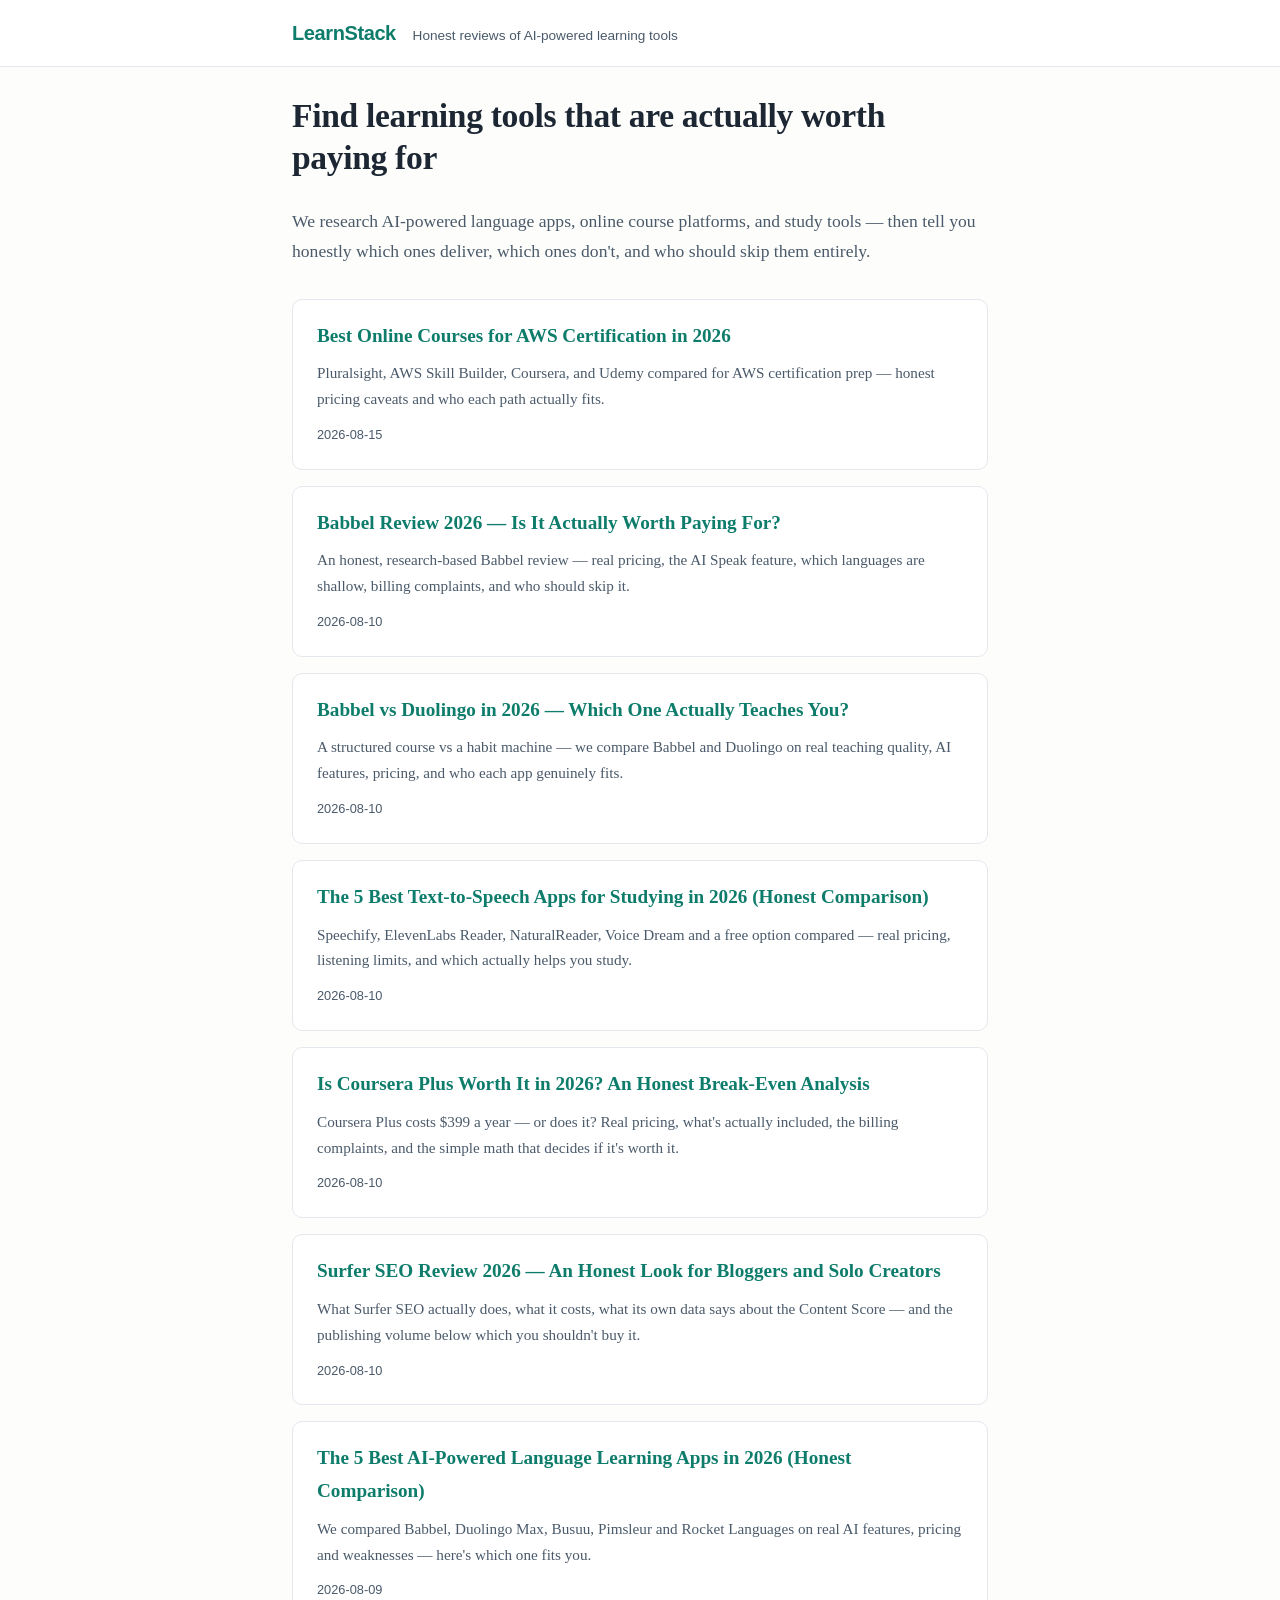
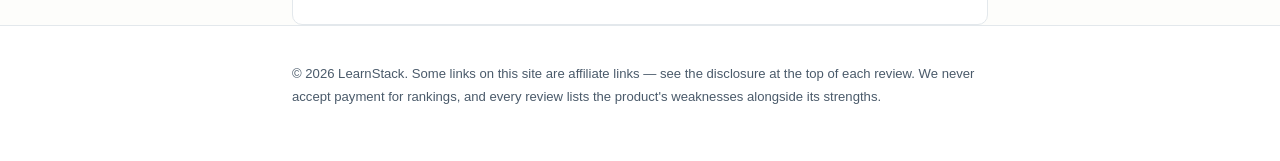
==== docs/index.html @ d8282031 "記事7本目を公開: Best Online Courses for AWS Certification in 2026 - Pluralsight/AWS Skill Builder/Coursera" ====
<!doctype html>
<html lang="en">
<head>
<meta charset="utf-8">
<meta name="viewport" content="width=device-width, initial-scale=1">
<title>LearnStack — Honest reviews of AI-powered learning tools</title>
<meta name="description" content="Honest, research-driven reviews of AI learning tools, language apps, and online course platforms.">
<meta name='impact-site-verification' value='9459d185-2e61-43bf-96f3-c7cd7f9542af'>
<meta name="p:domain_verify" content="4f59680c9dc23afb7c8b10b4825ca8ed"/>
<link rel="stylesheet" href="style.css">
<script async src="https://www.googletagmanager.com/gtag/js?id=G-VQHSDY43D3"></script><script>window.dataLayer=window.dataLayer||[];function gtag(){dataLayer.push(arguments);}gtag('js',new Date());gtag('config','G-VQHSDY43D3');</script></head>
<body>
<header class="site-header">
  <div class="wrap">
    <a class="brand" href="index.html">LearnStack</a>
    <span class="tagline">Honest reviews of AI-powered learning tools</span>
  </div>
</header>
<main class="wrap">
<section class="hero"><h1>Find learning tools that are actually worth paying for</h1><p>We research AI-powered language apps, online course platforms, and study tools — then tell you honestly which ones deliver, which ones don't, and who should skip them entirely.</p></section><section class="cards"><a class="card" href="best-aws-certification-courses-2026/index.html"><h2>Best Online Courses for AWS Certification in 2026</h2><p>Pluralsight, AWS Skill Builder, Coursera, and Udemy compared for AWS certification prep — honest pricing caveats and who each path actually fits.</p><span class="date">2026-08-15</span></a>
<a class="card" href="babbel-review-2026/index.html"><h2>Babbel Review 2026 — Is It Actually Worth Paying For?</h2><p>An honest, research-based Babbel review — real pricing, the AI Speak feature, which languages are shallow, billing complaints, and who should skip it.</p><span class="date">2026-08-10</span></a>
<a class="card" href="babbel-vs-duolingo/index.html"><h2>Babbel vs Duolingo in 2026 — Which One Actually Teaches You?</h2><p>A structured course vs a habit machine — we compare Babbel and Duolingo on real teaching quality, AI features, pricing, and who each app genuinely fits.</p><span class="date">2026-08-10</span></a>
<a class="card" href="best-text-to-speech-apps-for-studying/index.html"><h2>The 5 Best Text-to-Speech Apps for Studying in 2026 (Honest Comparison)</h2><p>Speechify, ElevenLabs Reader, NaturalReader, Voice Dream and a free option compared — real pricing, listening limits, and which actually helps you study.</p><span class="date">2026-08-10</span></a>
<a class="card" href="coursera-plus-review/index.html"><h2>Is Coursera Plus Worth It in 2026? An Honest Break-Even Analysis</h2><p>Coursera Plus costs $399 a year — or does it? Real pricing, what's actually included, the billing complaints, and the simple math that decides if it's worth it.</p><span class="date">2026-08-10</span></a>
<a class="card" href="surfer-seo-review/index.html"><h2>Surfer SEO Review 2026 — An Honest Look for Bloggers and Solo Creators</h2><p>What Surfer SEO actually does, what it costs, what its own data says about the Content Score — and the publishing volume below which you shouldn't buy it.</p><span class="date">2026-08-10</span></a>
<a class="card" href="best-ai-language-learning-apps-2026/index.html"><h2>The 5 Best AI-Powered Language Learning Apps in 2026 (Honest Comparison)</h2><p>We compared Babbel, Duolingo Max, Busuu, Pimsleur and Rocket Languages on real AI features, pricing and weaknesses — here's which one fits you.</p><span class="date">2026-08-09</span></a></section>
</main>
<footer class="site-footer">
  <div class="wrap">
    <p>&copy; 2026 LearnStack. Some links on this site are affiliate links —
    see the disclosure at the top of each review. We never accept payment for
    rankings, and every review lists the product's weaknesses alongside its strengths.</p>
  </div>
</footer>
</body>
</html>
---- docs/style.css ----
:root {
  --ink: #1c2733;
  --ink-soft: #4a5a6a;
  --bg: #fdfdfb;
  --card: #ffffff;
  --accent: #0e7c6b;
  --accent-soft: #e6f4f1;
  --line: #e3e8ec;
  --max: 46rem;
}

* { box-sizing: border-box; }

body {
  margin: 0;
  font-family: Georgia, "Times New Roman", serif;
  font-size: 1.06rem;
  line-height: 1.7;
  color: var(--ink);
  background: var(--bg);
}

.wrap { max-width: var(--max); margin: 0 auto; padding: 0 1.25rem; }

.site-header {
  border-bottom: 1px solid var(--line);
  padding: 1rem 0;
  background: var(--card);
  font-family: -apple-system, "Segoe UI", Helvetica, Arial, sans-serif;
}
.brand {
  font-weight: 700;
  font-size: 1.25rem;
  color: var(--accent);
  text-decoration: none;
  letter-spacing: -0.02em;
}
.tagline { color: var(--ink-soft); font-size: 0.85rem; margin-left: 0.75rem; }

main { padding: 2.5rem 1.25rem 4rem; }

h1 { font-size: 1.9rem; line-height: 1.25; letter-spacing: -0.01em; }
h2 { font-size: 1.4rem; margin-top: 2.5rem; }
h3 { font-size: 1.15rem; }
a { color: var(--accent); }

.hero h1 { font-size: 2.1rem; }
.hero p { color: var(--ink-soft); font-size: 1.1rem; }

.cards { display: grid; gap: 1rem; margin-top: 2rem; }
.card {
  display: block;
  background: var(--card);
  border: 1px solid var(--line);
  border-radius: 10px;
  padding: 1.25rem 1.5rem;
  text-decoration: none;
  color: var(--ink);
  transition: border-color 0.15s;
}
.card:hover { border-color: var(--accent); }
.card h2 { margin: 0 0 0.5rem; font-size: 1.2rem; color: var(--accent); }
.card p { margin: 0 0 0.5rem; color: var(--ink-soft); font-size: 0.95rem; }
.card .date {
  font-family: -apple-system, "Segoe UI", sans-serif;
  font-size: 0.8rem;
  color: var(--ink-soft);
}

.post blockquote {
  margin: 1.5rem 0;
  padding: 0.75rem 1.25rem;
  background: var(--accent-soft);
  border-left: 4px solid var(--accent);
  border-radius: 0 8px 8px 0;
  font-size: 0.92rem;
  font-family: -apple-system, "Segoe UI", sans-serif;
  color: var(--ink-soft);
}
.post blockquote p { margin: 0.25rem 0; }

.table-wrap { overflow-x: auto; margin: 1.5rem 0; }
table {
  border-collapse: collapse;
  width: 100%;
  font-family: -apple-system, "Segoe UI", sans-serif;
  font-size: 0.88rem;
}
th, td { border: 1px solid var(--line); padding: 0.6rem 0.75rem; text-align: left; }
th { background: var(--accent-soft); }
tr:nth-child(even) td { background: #f7f9f8; }

hr { border: none; border-top: 1px solid var(--line); margin: 2.5rem 0; }

.site-footer {
  border-top: 1px solid var(--line);
  padding: 1.5rem 0 2.5rem;
  font-family: -apple-system, "Segoe UI", sans-serif;
  font-size: 0.82rem;
  color: var(--ink-soft);
  background: var(--card);
}

img { max-width: 100%; }
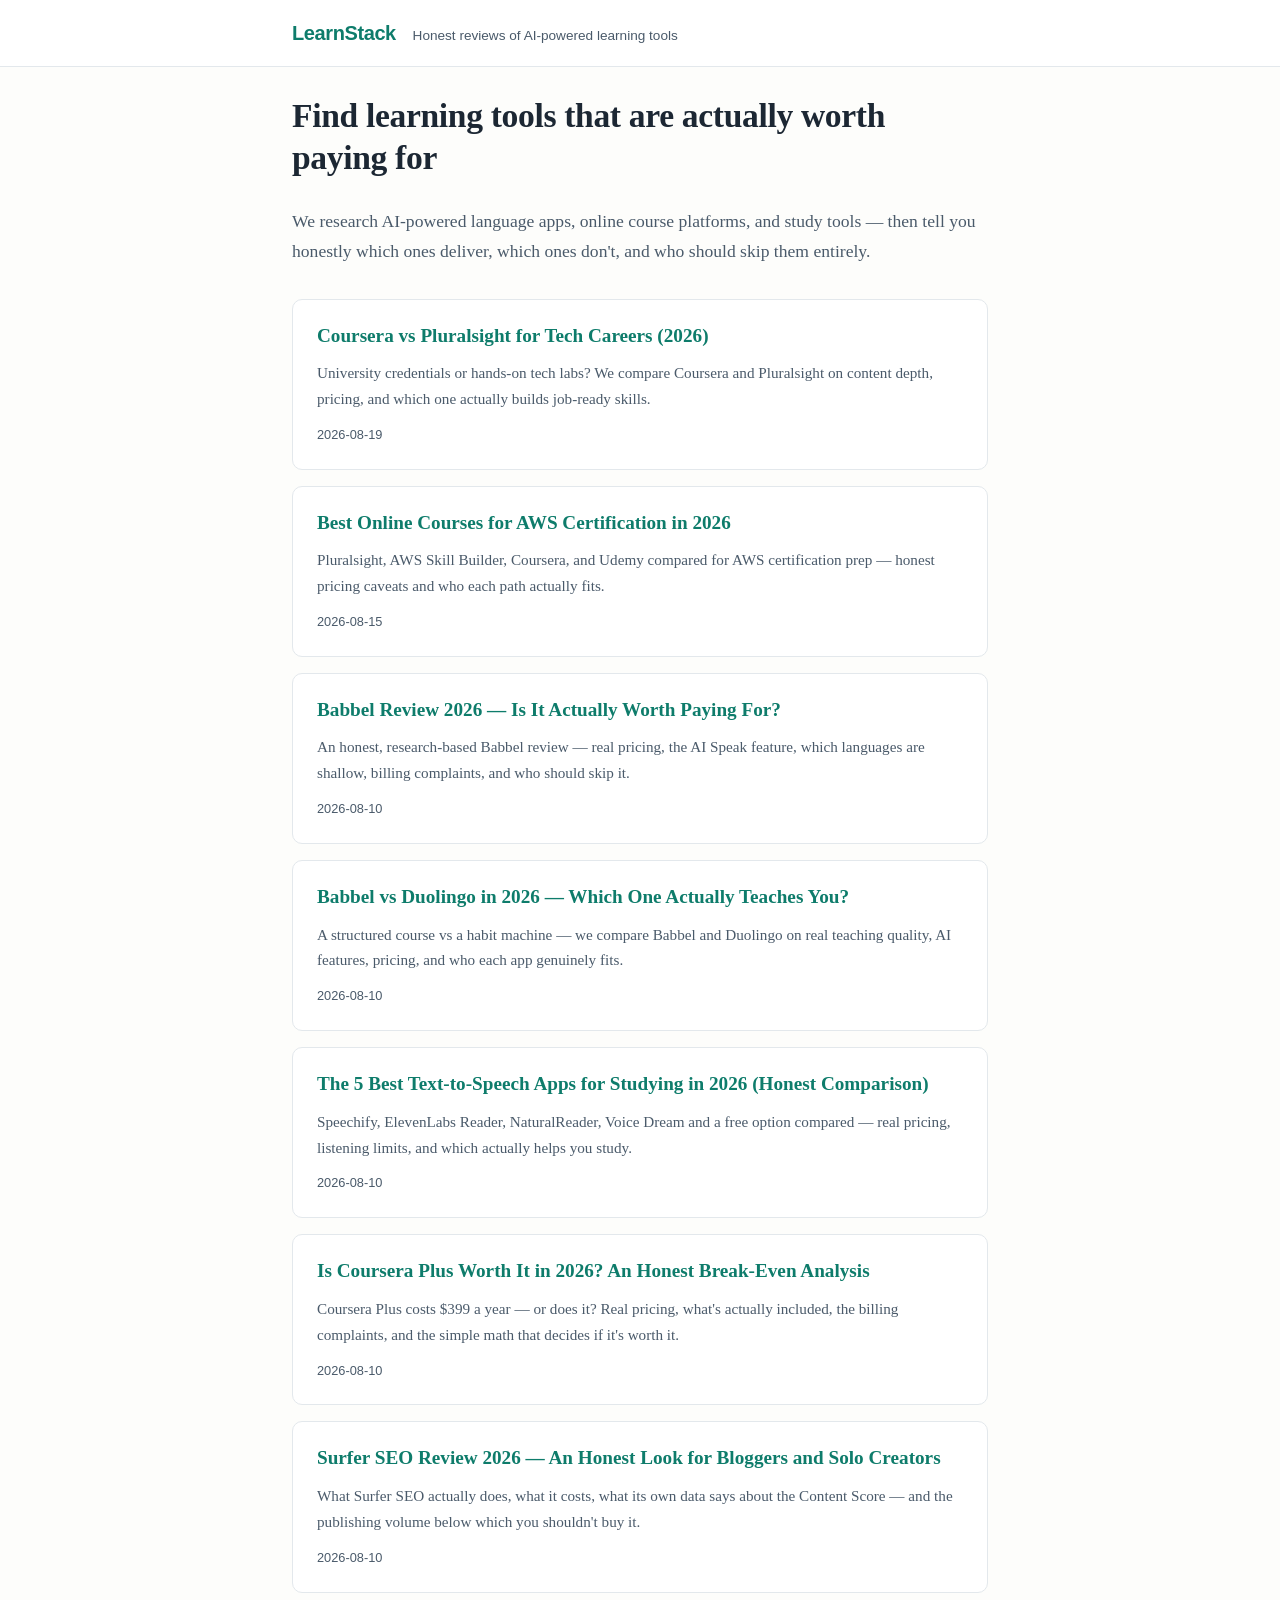
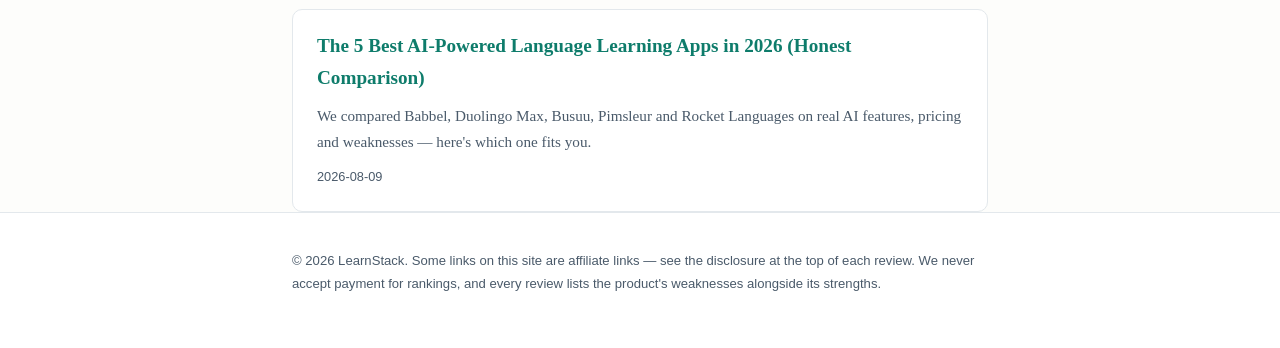
==== commit b5b7ebdb: "記事8本目を公開: Coursera vs Pluralsight for Tech Careers (2026) - 資格・信用証明系(Coursera)とハンズオンスキル系(Pluralsight" ====
--- a/docs/index.html
+++ b/docs/index.html
@@ -17,7 +17,8 @@
   </div>
 </header>
 <main class="wrap">
-<section class="hero"><h1>Find learning tools that are actually worth paying for</h1><p>We research AI-powered language apps, online course platforms, and study tools — then tell you honestly which ones deliver, which ones don't, and who should skip them entirely.</p></section><section class="cards"><a class="card" href="best-aws-certification-courses-2026/index.html"><h2>Best Online Courses for AWS Certification in 2026</h2><p>Pluralsight, AWS Skill Builder, Coursera, and Udemy compared for AWS certification prep — honest pricing caveats and who each path actually fits.</p><span class="date">2026-08-15</span></a>
+<section class="hero"><h1>Find learning tools that are actually worth paying for</h1><p>We research AI-powered language apps, online course platforms, and study tools — then tell you honestly which ones deliver, which ones don't, and who should skip them entirely.</p></section><section class="cards"><a class="card" href="coursera-vs-pluralsight/index.html"><h2>Coursera vs Pluralsight for Tech Careers (2026)</h2><p>University credentials or hands-on tech labs? We compare Coursera and Pluralsight on content depth, pricing, and which one actually builds job-ready skills.</p><span class="date">2026-08-19</span></a>
+<a class="card" href="best-aws-certification-courses-2026/index.html"><h2>Best Online Courses for AWS Certification in 2026</h2><p>Pluralsight, AWS Skill Builder, Coursera, and Udemy compared for AWS certification prep — honest pricing caveats and who each path actually fits.</p><span class="date">2026-08-15</span></a>
 <a class="card" href="babbel-review-2026/index.html"><h2>Babbel Review 2026 — Is It Actually Worth Paying For?</h2><p>An honest, research-based Babbel review — real pricing, the AI Speak feature, which languages are shallow, billing complaints, and who should skip it.</p><span class="date">2026-08-10</span></a>
 <a class="card" href="babbel-vs-duolingo/index.html"><h2>Babbel vs Duolingo in 2026 — Which One Actually Teaches You?</h2><p>A structured course vs a habit machine — we compare Babbel and Duolingo on real teaching quality, AI features, pricing, and who each app genuinely fits.</p><span class="date">2026-08-10</span></a>
 <a class="card" href="best-text-to-speech-apps-for-studying/index.html"><h2>The 5 Best Text-to-Speech Apps for Studying in 2026 (Honest Comparison)</h2><p>Speechify, ElevenLabs Reader, NaturalReader, Voice Dream and a free option compared — real pricing, listening limits, and which actually helps you study.</p><span class="date">2026-08-10</span></a>
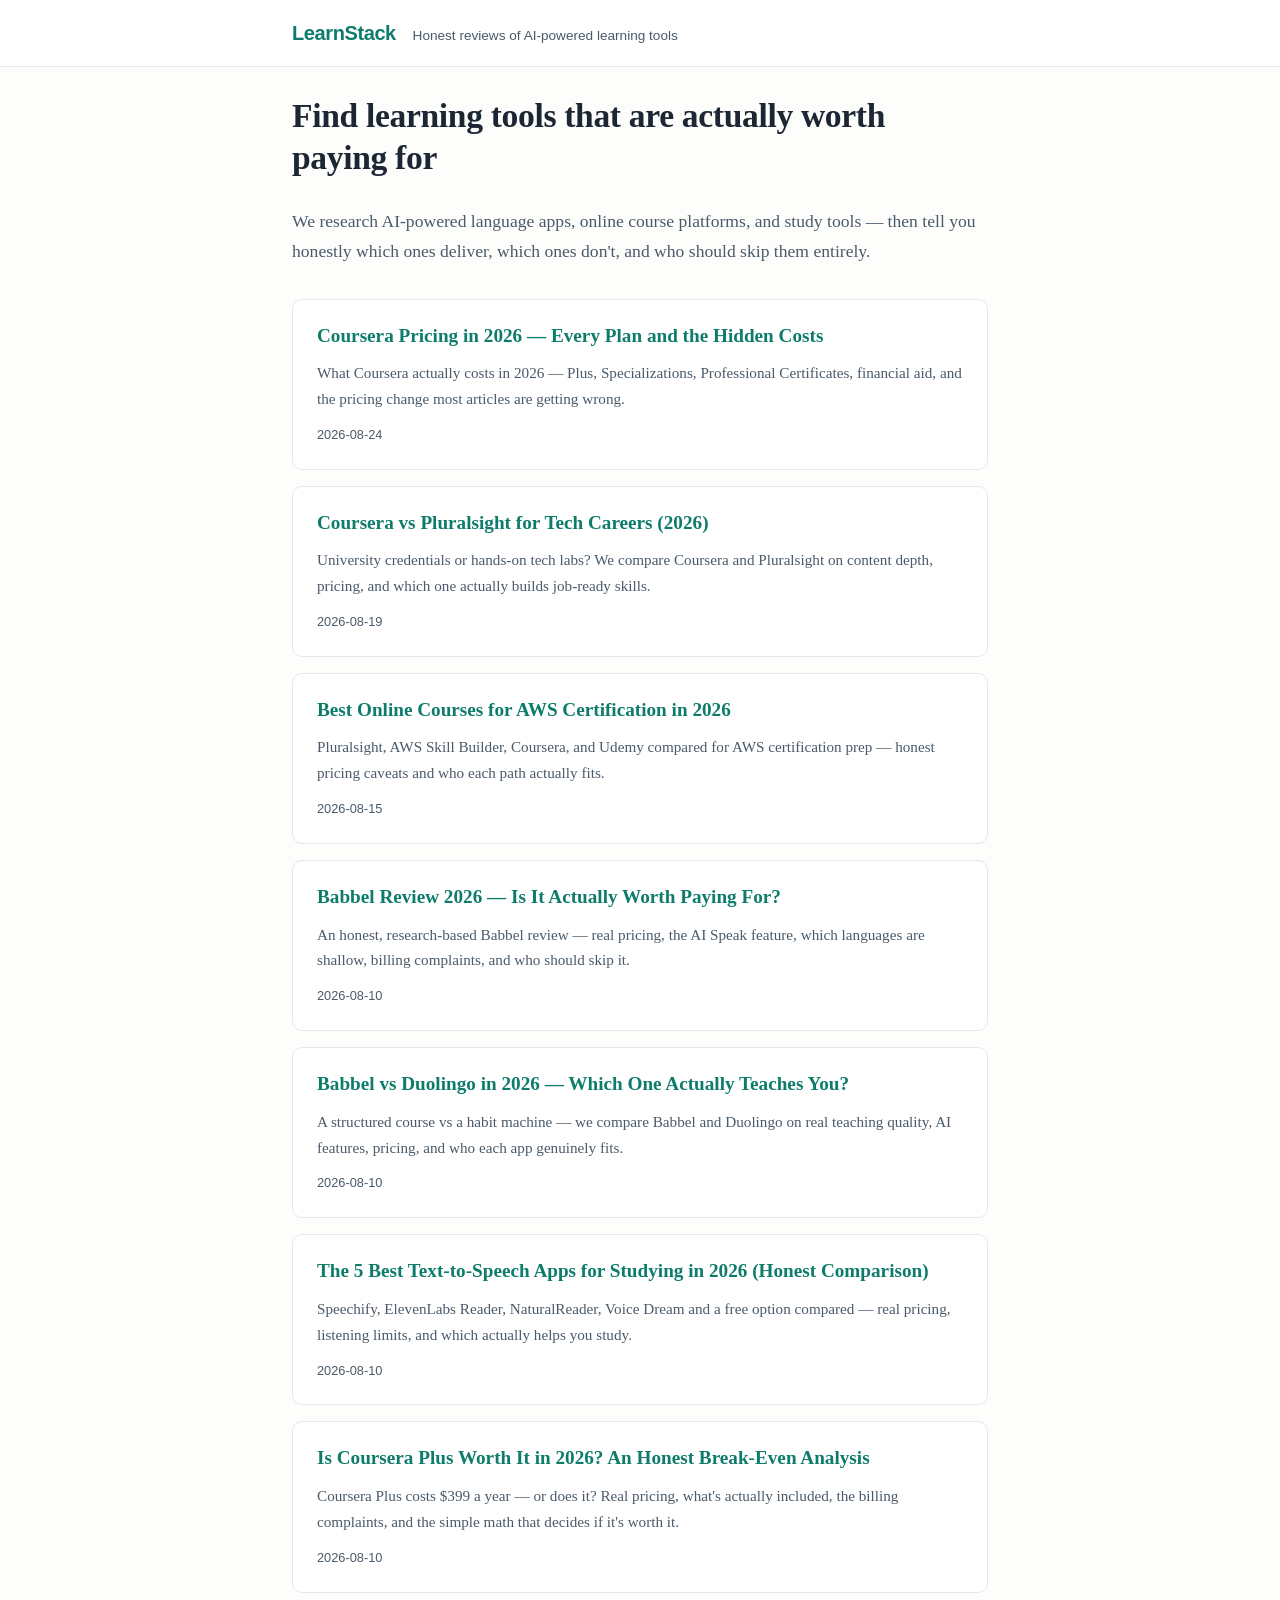
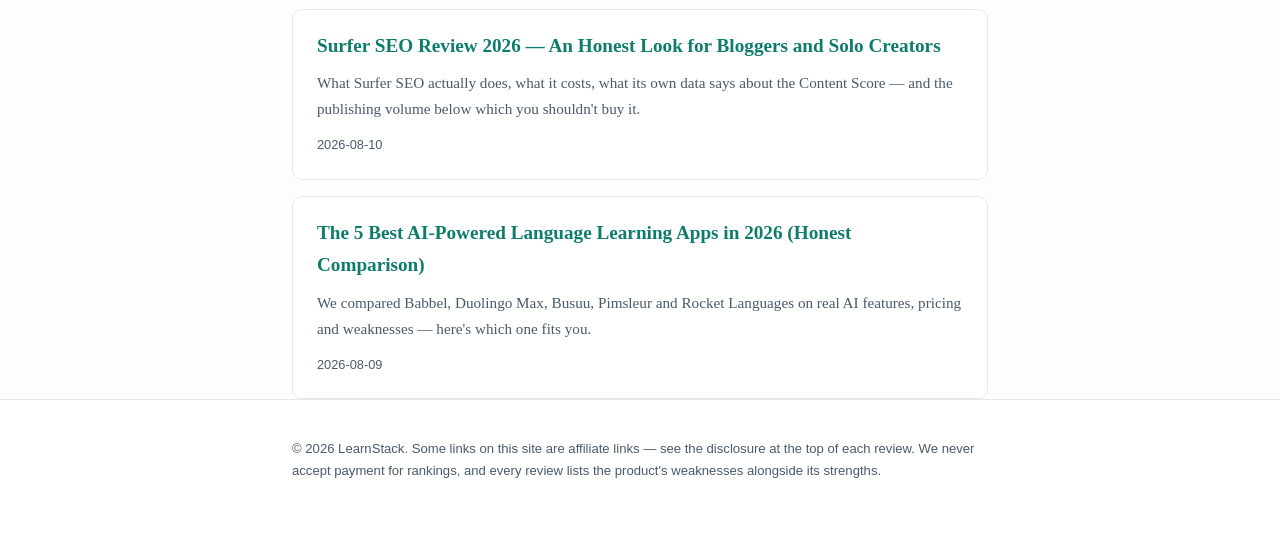
==== commit 75d1346a: "記事9本目を公開: Coursera Pricing in 2026 - 「coursera price increase」検索意図に対し、実際は値上げでなく地域別価格導入(最大60%値下げ)という " ====
--- a/docs/index.html
+++ b/docs/index.html
@@ -7,24 +7,26 @@
 <meta name="description" content="Honest, research-driven reviews of AI learning tools, language apps, and online course platforms.">
 <meta name='impact-site-verification' value='9459d185-2e61-43bf-96f3-c7cd7f9542af'>
 <meta name="p:domain_verify" content="4f59680c9dc23afb7c8b10b4825ca8ed"/>
+<link rel="canonical" href="https://yameyaku.com/">
 <link rel="stylesheet" href="style.css">
 <script async src="https://www.googletagmanager.com/gtag/js?id=G-VQHSDY43D3"></script><script>window.dataLayer=window.dataLayer||[];function gtag(){dataLayer.push(arguments);}gtag('js',new Date());gtag('config','G-VQHSDY43D3');</script></head>
 <body>
 <header class="site-header">
   <div class="wrap">
-    <a class="brand" href="index.html">LearnStack</a>
+    <a class="brand" href="">LearnStack</a>
     <span class="tagline">Honest reviews of AI-powered learning tools</span>
   </div>
 </header>
 <main class="wrap">
-<section class="hero"><h1>Find learning tools that are actually worth paying for</h1><p>We research AI-powered language apps, online course platforms, and study tools — then tell you honestly which ones deliver, which ones don't, and who should skip them entirely.</p></section><section class="cards"><a class="card" href="coursera-vs-pluralsight/index.html"><h2>Coursera vs Pluralsight for Tech Careers (2026)</h2><p>University credentials or hands-on tech labs? We compare Coursera and Pluralsight on content depth, pricing, and which one actually builds job-ready skills.</p><span class="date">2026-08-19</span></a>
-<a class="card" href="best-aws-certification-courses-2026/index.html"><h2>Best Online Courses for AWS Certification in 2026</h2><p>Pluralsight, AWS Skill Builder, Coursera, and Udemy compared for AWS certification prep — honest pricing caveats and who each path actually fits.</p><span class="date">2026-08-15</span></a>
-<a class="card" href="babbel-review-2026/index.html"><h2>Babbel Review 2026 — Is It Actually Worth Paying For?</h2><p>An honest, research-based Babbel review — real pricing, the AI Speak feature, which languages are shallow, billing complaints, and who should skip it.</p><span class="date">2026-08-10</span></a>
-<a class="card" href="babbel-vs-duolingo/index.html"><h2>Babbel vs Duolingo in 2026 — Which One Actually Teaches You?</h2><p>A structured course vs a habit machine — we compare Babbel and Duolingo on real teaching quality, AI features, pricing, and who each app genuinely fits.</p><span class="date">2026-08-10</span></a>
-<a class="card" href="best-text-to-speech-apps-for-studying/index.html"><h2>The 5 Best Text-to-Speech Apps for Studying in 2026 (Honest Comparison)</h2><p>Speechify, ElevenLabs Reader, NaturalReader, Voice Dream and a free option compared — real pricing, listening limits, and which actually helps you study.</p><span class="date">2026-08-10</span></a>
-<a class="card" href="coursera-plus-review/index.html"><h2>Is Coursera Plus Worth It in 2026? An Honest Break-Even Analysis</h2><p>Coursera Plus costs $399 a year — or does it? Real pricing, what's actually included, the billing complaints, and the simple math that decides if it's worth it.</p><span class="date">2026-08-10</span></a>
-<a class="card" href="surfer-seo-review/index.html"><h2>Surfer SEO Review 2026 — An Honest Look for Bloggers and Solo Creators</h2><p>What Surfer SEO actually does, what it costs, what its own data says about the Content Score — and the publishing volume below which you shouldn't buy it.</p><span class="date">2026-08-10</span></a>
-<a class="card" href="best-ai-language-learning-apps-2026/index.html"><h2>The 5 Best AI-Powered Language Learning Apps in 2026 (Honest Comparison)</h2><p>We compared Babbel, Duolingo Max, Busuu, Pimsleur and Rocket Languages on real AI features, pricing and weaknesses — here's which one fits you.</p><span class="date">2026-08-09</span></a></section>
+<section class="hero"><h1>Find learning tools that are actually worth paying for</h1><p>We research AI-powered language apps, online course platforms, and study tools — then tell you honestly which ones deliver, which ones don't, and who should skip them entirely.</p></section><section class="cards"><a class="card" href="coursera-pricing-2026/"><h2>Coursera Pricing in 2026 — Every Plan and the Hidden Costs</h2><p>What Coursera actually costs in 2026 — Plus, Specializations, Professional Certificates, financial aid, and the pricing change most articles are getting wrong.</p><span class="date">2026-08-24</span></a>
+<a class="card" href="coursera-vs-pluralsight/"><h2>Coursera vs Pluralsight for Tech Careers (2026)</h2><p>University credentials or hands-on tech labs? We compare Coursera and Pluralsight on content depth, pricing, and which one actually builds job-ready skills.</p><span class="date">2026-08-19</span></a>
+<a class="card" href="best-aws-certification-courses-2026/"><h2>Best Online Courses for AWS Certification in 2026</h2><p>Pluralsight, AWS Skill Builder, Coursera, and Udemy compared for AWS certification prep — honest pricing caveats and who each path actually fits.</p><span class="date">2026-08-15</span></a>
+<a class="card" href="babbel-review-2026/"><h2>Babbel Review 2026 — Is It Actually Worth Paying For?</h2><p>An honest, research-based Babbel review — real pricing, the AI Speak feature, which languages are shallow, billing complaints, and who should skip it.</p><span class="date">2026-08-10</span></a>
+<a class="card" href="babbel-vs-duolingo/"><h2>Babbel vs Duolingo in 2026 — Which One Actually Teaches You?</h2><p>A structured course vs a habit machine — we compare Babbel and Duolingo on real teaching quality, AI features, pricing, and who each app genuinely fits.</p><span class="date">2026-08-10</span></a>
+<a class="card" href="best-text-to-speech-apps-for-studying/"><h2>The 5 Best Text-to-Speech Apps for Studying in 2026 (Honest Comparison)</h2><p>Speechify, ElevenLabs Reader, NaturalReader, Voice Dream and a free option compared — real pricing, listening limits, and which actually helps you study.</p><span class="date">2026-08-10</span></a>
+<a class="card" href="coursera-plus-review/"><h2>Is Coursera Plus Worth It in 2026? An Honest Break-Even Analysis</h2><p>Coursera Plus costs $399 a year — or does it? Real pricing, what's actually included, the billing complaints, and the simple math that decides if it's worth it.</p><span class="date">2026-08-10</span></a>
+<a class="card" href="surfer-seo-review/"><h2>Surfer SEO Review 2026 — An Honest Look for Bloggers and Solo Creators</h2><p>What Surfer SEO actually does, what it costs, what its own data says about the Content Score — and the publishing volume below which you shouldn't buy it.</p><span class="date">2026-08-10</span></a>
+<a class="card" href="best-ai-language-learning-apps-2026/"><h2>The 5 Best AI-Powered Language Learning Apps in 2026 (Honest Comparison)</h2><p>We compared Babbel, Duolingo Max, Busuu, Pimsleur and Rocket Languages on real AI features, pricing and weaknesses — here's which one fits you.</p><span class="date">2026-08-09</span></a></section>
 </main>
 <footer class="site-footer">
   <div class="wrap">
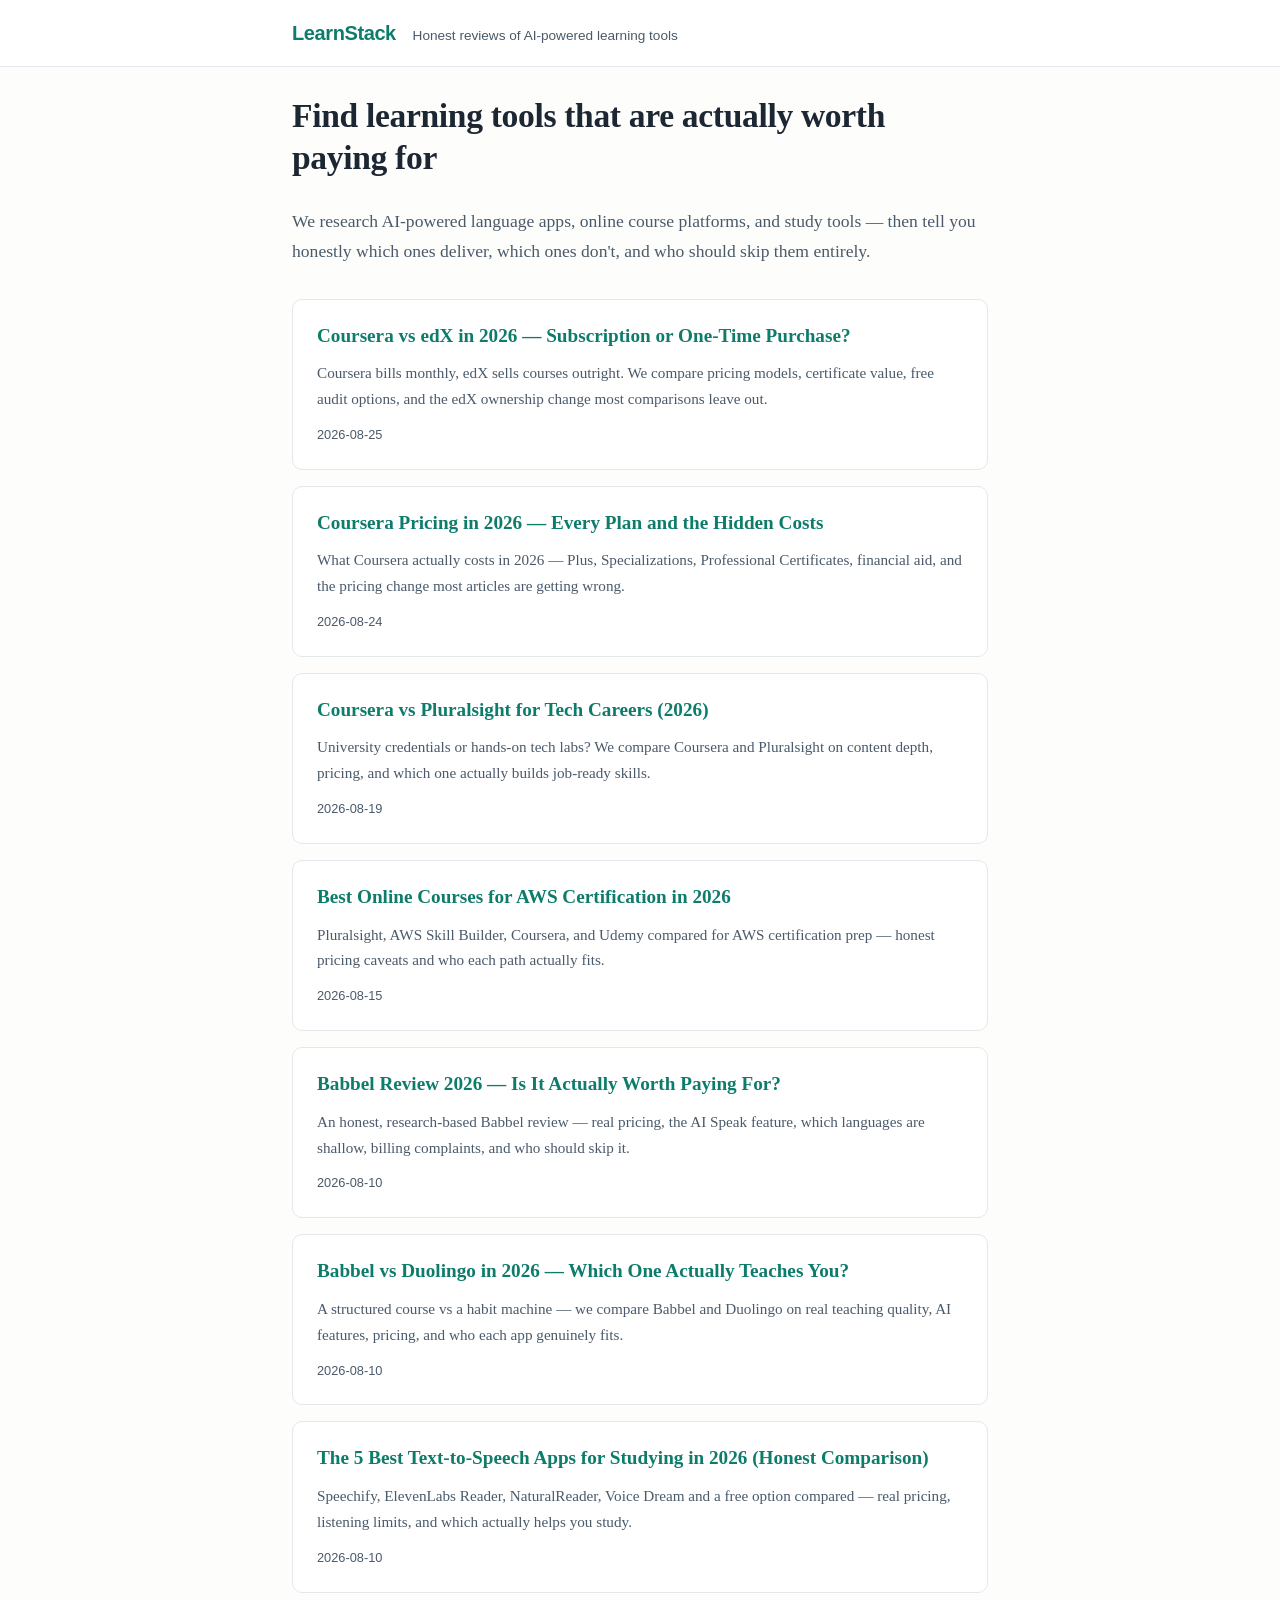
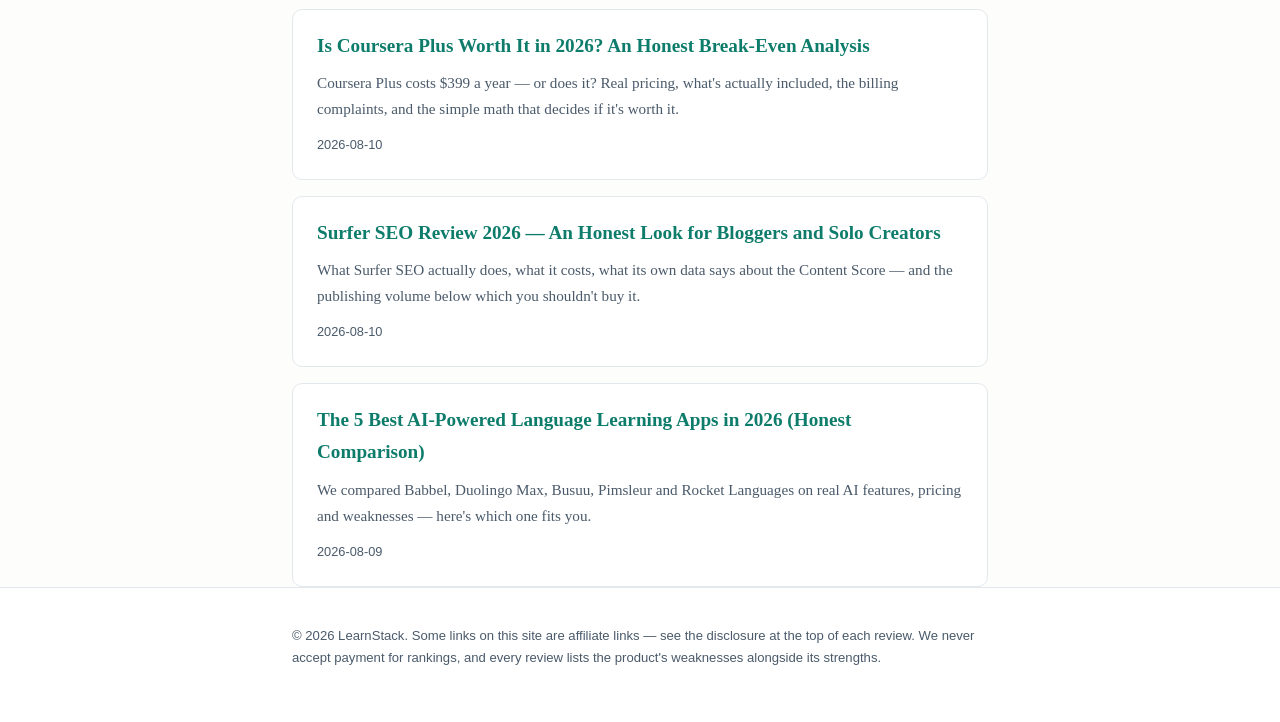
==== commit 002c681e: "記事11本目を公開: Coursera vs edX in 2026 課金モデルの違い（Courseraはサブスクで完了まで課金、edXは買い切り）を軸に据え、 学習ペースが不規則な人にはedXが構造" ====
--- a/docs/index.html
+++ b/docs/index.html
@@ -18,7 +18,8 @@
   </div>
 </header>
 <main class="wrap">
-<section class="hero"><h1>Find learning tools that are actually worth paying for</h1><p>We research AI-powered language apps, online course platforms, and study tools — then tell you honestly which ones deliver, which ones don't, and who should skip them entirely.</p></section><section class="cards"><a class="card" href="coursera-pricing-2026/"><h2>Coursera Pricing in 2026 — Every Plan and the Hidden Costs</h2><p>What Coursera actually costs in 2026 — Plus, Specializations, Professional Certificates, financial aid, and the pricing change most articles are getting wrong.</p><span class="date">2026-08-24</span></a>
+<section class="hero"><h1>Find learning tools that are actually worth paying for</h1><p>We research AI-powered language apps, online course platforms, and study tools — then tell you honestly which ones deliver, which ones don't, and who should skip them entirely.</p></section><section class="cards"><a class="card" href="coursera-vs-edx/"><h2>Coursera vs edX in 2026 — Subscription or One-Time Purchase?</h2><p>Coursera bills monthly, edX sells courses outright. We compare pricing models, certificate value, free audit options, and the edX ownership change most comparisons leave out.</p><span class="date">2026-08-25</span></a>
+<a class="card" href="coursera-pricing-2026/"><h2>Coursera Pricing in 2026 — Every Plan and the Hidden Costs</h2><p>What Coursera actually costs in 2026 — Plus, Specializations, Professional Certificates, financial aid, and the pricing change most articles are getting wrong.</p><span class="date">2026-08-24</span></a>
 <a class="card" href="coursera-vs-pluralsight/"><h2>Coursera vs Pluralsight for Tech Careers (2026)</h2><p>University credentials or hands-on tech labs? We compare Coursera and Pluralsight on content depth, pricing, and which one actually builds job-ready skills.</p><span class="date">2026-08-19</span></a>
 <a class="card" href="best-aws-certification-courses-2026/"><h2>Best Online Courses for AWS Certification in 2026</h2><p>Pluralsight, AWS Skill Builder, Coursera, and Udemy compared for AWS certification prep — honest pricing caveats and who each path actually fits.</p><span class="date">2026-08-15</span></a>
 <a class="card" href="babbel-review-2026/"><h2>Babbel Review 2026 — Is It Actually Worth Paying For?</h2><p>An honest, research-based Babbel review — real pricing, the AI Speak feature, which languages are shallow, billing complaints, and who should skip it.</p><span class="date">2026-08-10</span></a>
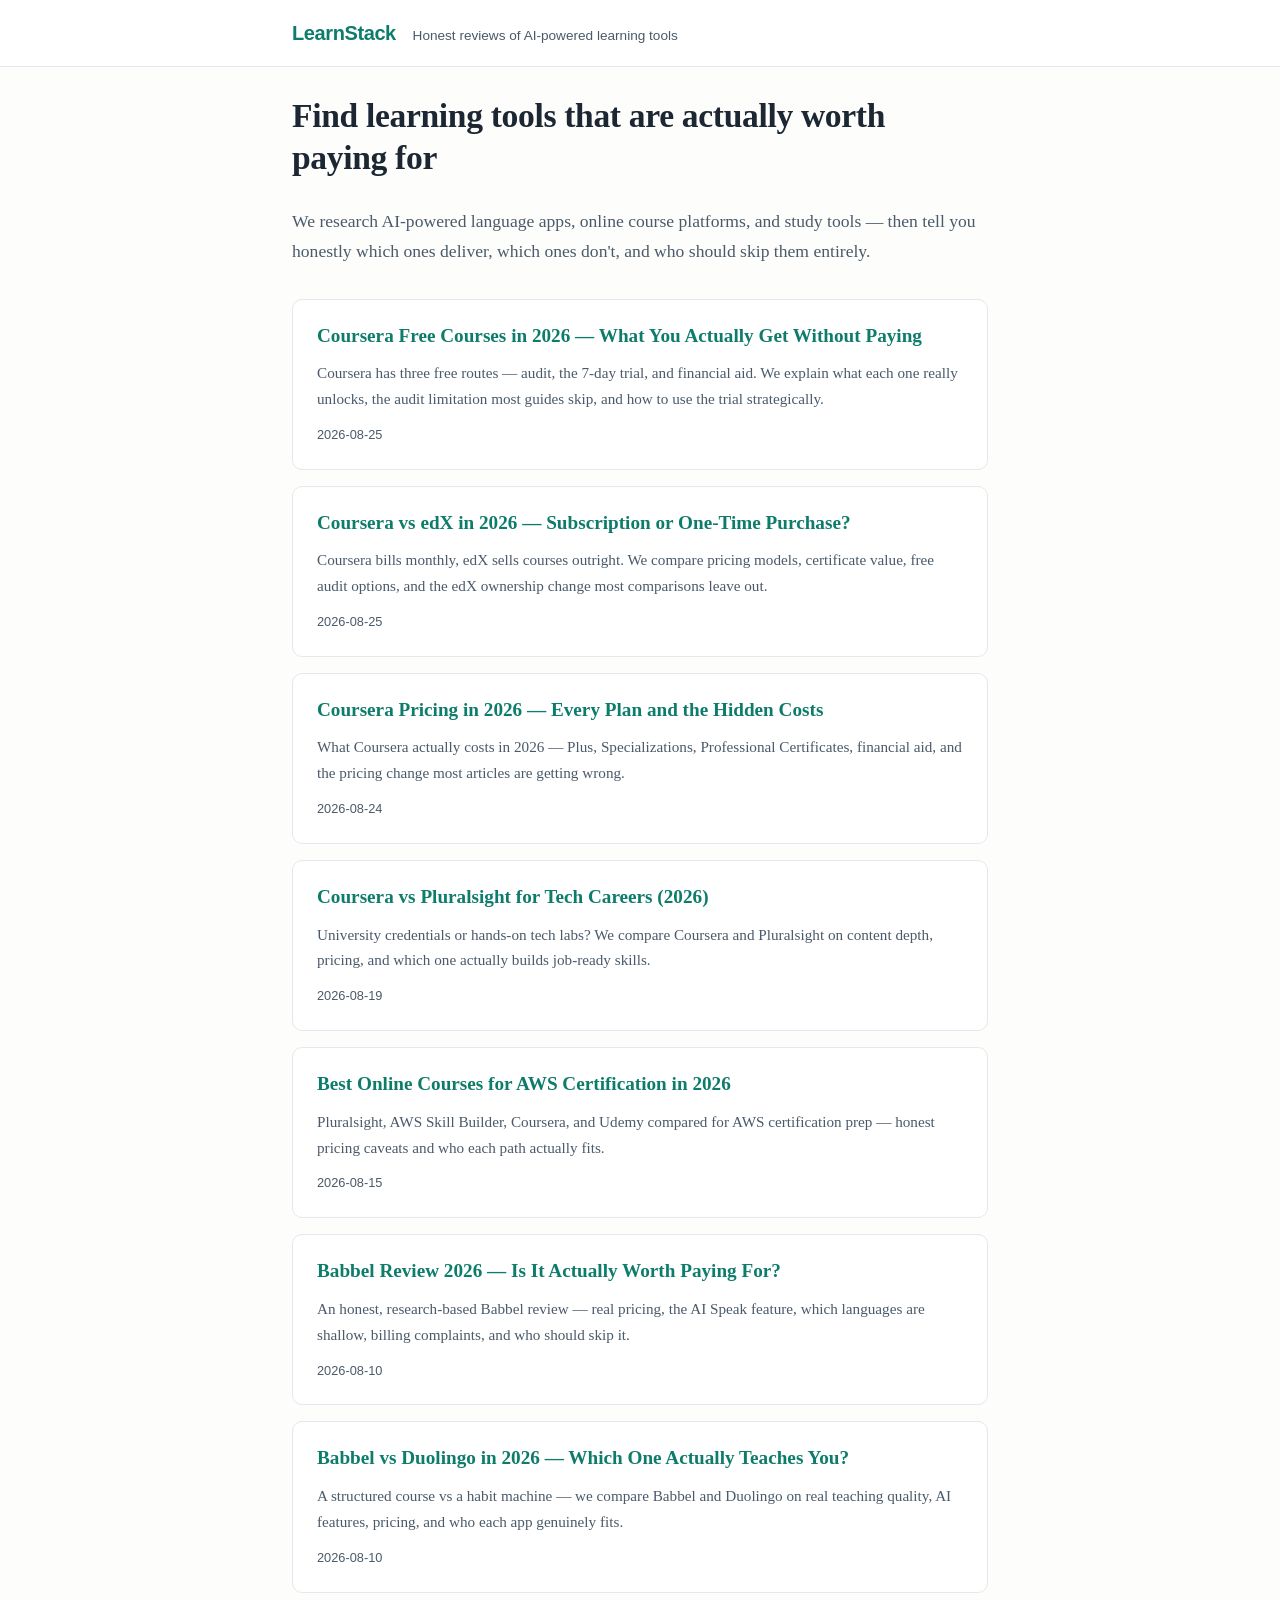
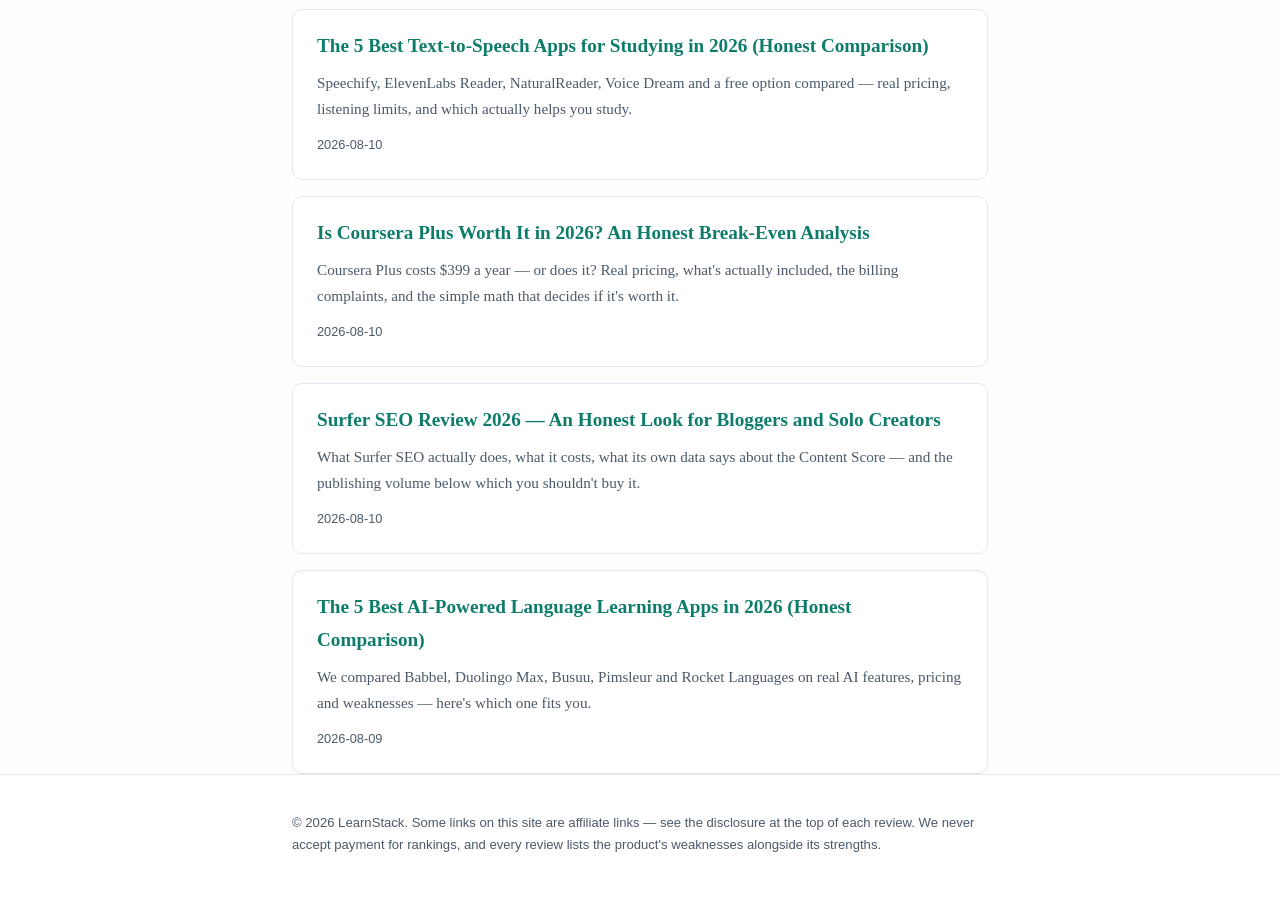
==== commit 9baa093f: "記事12本目を公開: Coursera Free Courses in 2026 無料で使う3ルート（audit / 7日間トライアル / 財政援助）を整理した記事。 差別化点は「auditはSpec" ====
--- a/docs/index.html
+++ b/docs/index.html
@@ -18,7 +18,8 @@
   </div>
 </header>
 <main class="wrap">
-<section class="hero"><h1>Find learning tools that are actually worth paying for</h1><p>We research AI-powered language apps, online course platforms, and study tools — then tell you honestly which ones deliver, which ones don't, and who should skip them entirely.</p></section><section class="cards"><a class="card" href="coursera-vs-edx/"><h2>Coursera vs edX in 2026 — Subscription or One-Time Purchase?</h2><p>Coursera bills monthly, edX sells courses outright. We compare pricing models, certificate value, free audit options, and the edX ownership change most comparisons leave out.</p><span class="date">2026-08-25</span></a>
+<section class="hero"><h1>Find learning tools that are actually worth paying for</h1><p>We research AI-powered language apps, online course platforms, and study tools — then tell you honestly which ones deliver, which ones don't, and who should skip them entirely.</p></section><section class="cards"><a class="card" href="coursera-free-courses/"><h2>Coursera Free Courses in 2026 — What You Actually Get Without Paying</h2><p>Coursera has three free routes — audit, the 7-day trial, and financial aid. We explain what each one really unlocks, the audit limitation most guides skip, and how to use the trial strategically.</p><span class="date">2026-08-25</span></a>
+<a class="card" href="coursera-vs-edx/"><h2>Coursera vs edX in 2026 — Subscription or One-Time Purchase?</h2><p>Coursera bills monthly, edX sells courses outright. We compare pricing models, certificate value, free audit options, and the edX ownership change most comparisons leave out.</p><span class="date">2026-08-25</span></a>
 <a class="card" href="coursera-pricing-2026/"><h2>Coursera Pricing in 2026 — Every Plan and the Hidden Costs</h2><p>What Coursera actually costs in 2026 — Plus, Specializations, Professional Certificates, financial aid, and the pricing change most articles are getting wrong.</p><span class="date">2026-08-24</span></a>
 <a class="card" href="coursera-vs-pluralsight/"><h2>Coursera vs Pluralsight for Tech Careers (2026)</h2><p>University credentials or hands-on tech labs? We compare Coursera and Pluralsight on content depth, pricing, and which one actually builds job-ready skills.</p><span class="date">2026-08-19</span></a>
 <a class="card" href="best-aws-certification-courses-2026/"><h2>Best Online Courses for AWS Certification in 2026</h2><p>Pluralsight, AWS Skill Builder, Coursera, and Udemy compared for AWS certification prep — honest pricing caveats and who each path actually fits.</p><span class="date">2026-08-15</span></a>
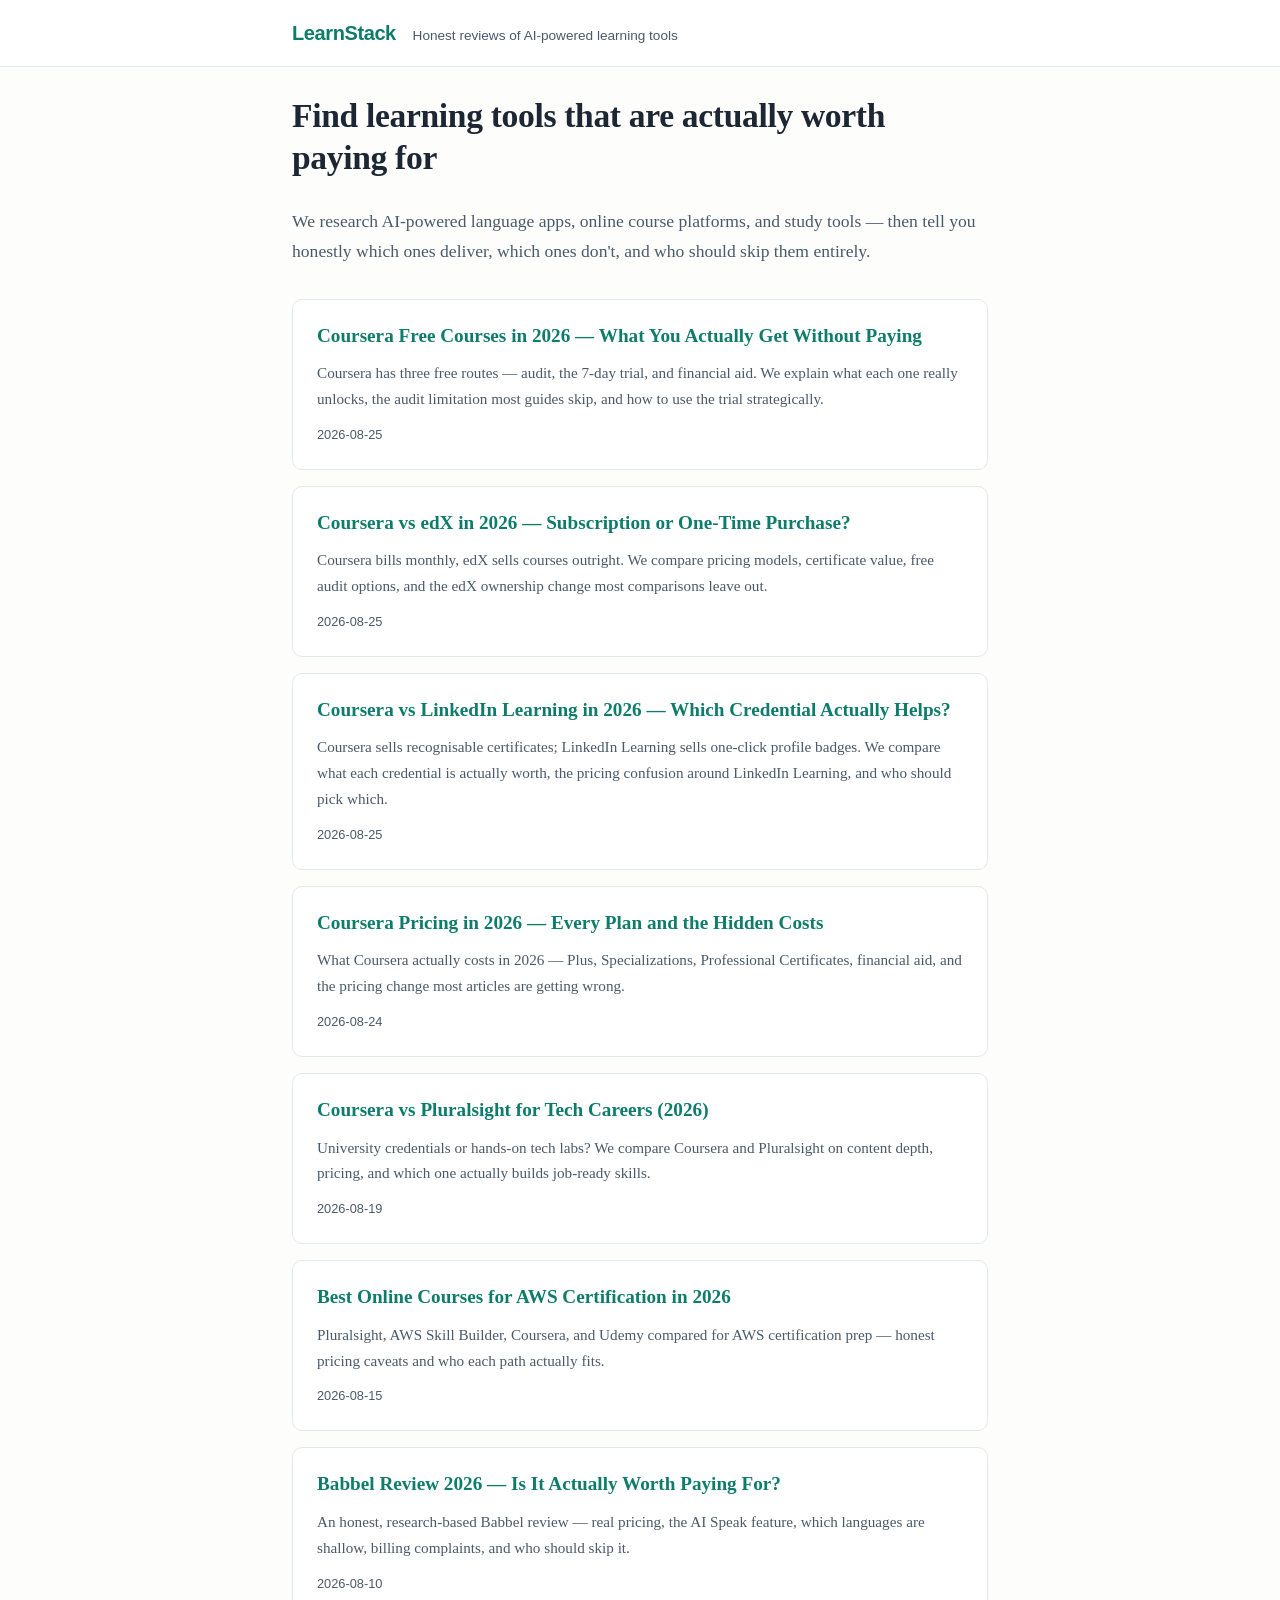
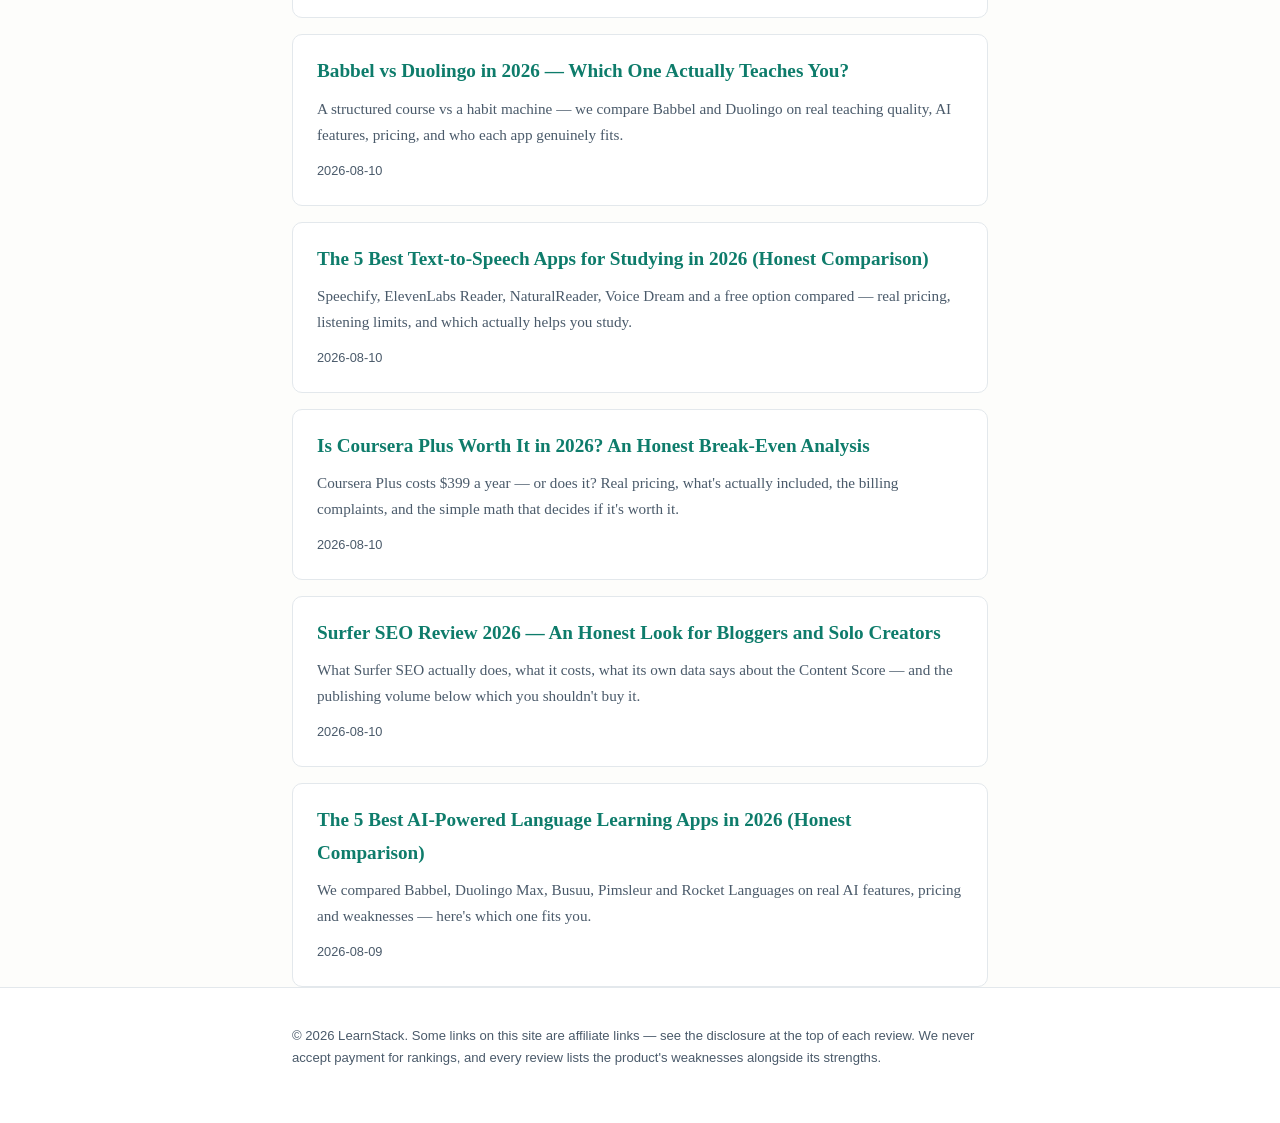
==== commit a4263e79: "記事13本目を公開: Coursera vs LinkedIn Learning 「証明の宛先が違う」を軸にした比較。Courseraは見知らぬ採用担当に見せるcredential、 LinkedIn" ====
--- a/docs/index.html
+++ b/docs/index.html
@@ -20,6 +20,7 @@
 <main class="wrap">
 <section class="hero"><h1>Find learning tools that are actually worth paying for</h1><p>We research AI-powered language apps, online course platforms, and study tools — then tell you honestly which ones deliver, which ones don't, and who should skip them entirely.</p></section><section class="cards"><a class="card" href="coursera-free-courses/"><h2>Coursera Free Courses in 2026 — What You Actually Get Without Paying</h2><p>Coursera has three free routes — audit, the 7-day trial, and financial aid. We explain what each one really unlocks, the audit limitation most guides skip, and how to use the trial strategically.</p><span class="date">2026-08-25</span></a>
 <a class="card" href="coursera-vs-edx/"><h2>Coursera vs edX in 2026 — Subscription or One-Time Purchase?</h2><p>Coursera bills monthly, edX sells courses outright. We compare pricing models, certificate value, free audit options, and the edX ownership change most comparisons leave out.</p><span class="date">2026-08-25</span></a>
+<a class="card" href="coursera-vs-linkedin-learning/"><h2>Coursera vs LinkedIn Learning in 2026 — Which Credential Actually Helps?</h2><p>Coursera sells recognisable certificates; LinkedIn Learning sells one-click profile badges. We compare what each credential is actually worth, the pricing confusion around LinkedIn Learning, and who should pick which.</p><span class="date">2026-08-25</span></a>
 <a class="card" href="coursera-pricing-2026/"><h2>Coursera Pricing in 2026 — Every Plan and the Hidden Costs</h2><p>What Coursera actually costs in 2026 — Plus, Specializations, Professional Certificates, financial aid, and the pricing change most articles are getting wrong.</p><span class="date">2026-08-24</span></a>
 <a class="card" href="coursera-vs-pluralsight/"><h2>Coursera vs Pluralsight for Tech Careers (2026)</h2><p>University credentials or hands-on tech labs? We compare Coursera and Pluralsight on content depth, pricing, and which one actually builds job-ready skills.</p><span class="date">2026-08-19</span></a>
 <a class="card" href="best-aws-certification-courses-2026/"><h2>Best Online Courses for AWS Certification in 2026</h2><p>Pluralsight, AWS Skill Builder, Coursera, and Udemy compared for AWS certification prep — honest pricing caveats and who each path actually fits.</p><span class="date">2026-08-15</span></a>
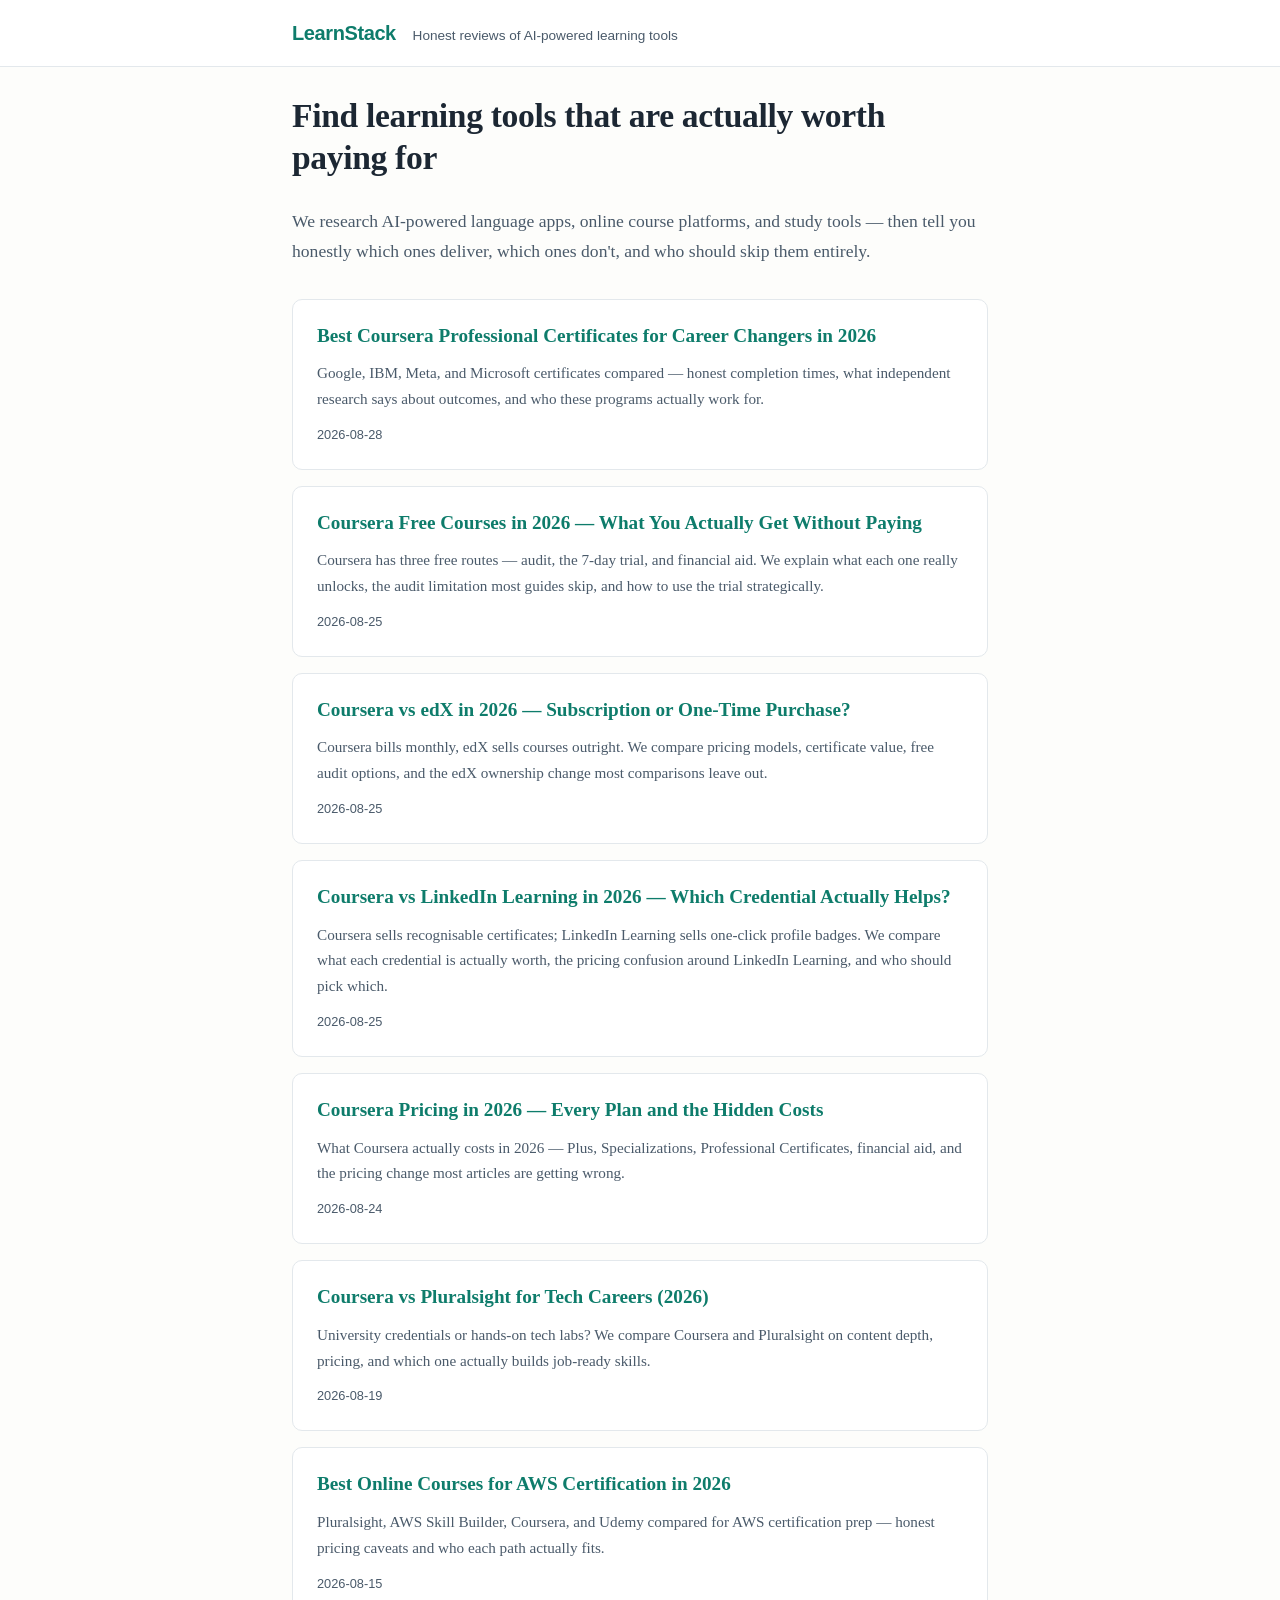
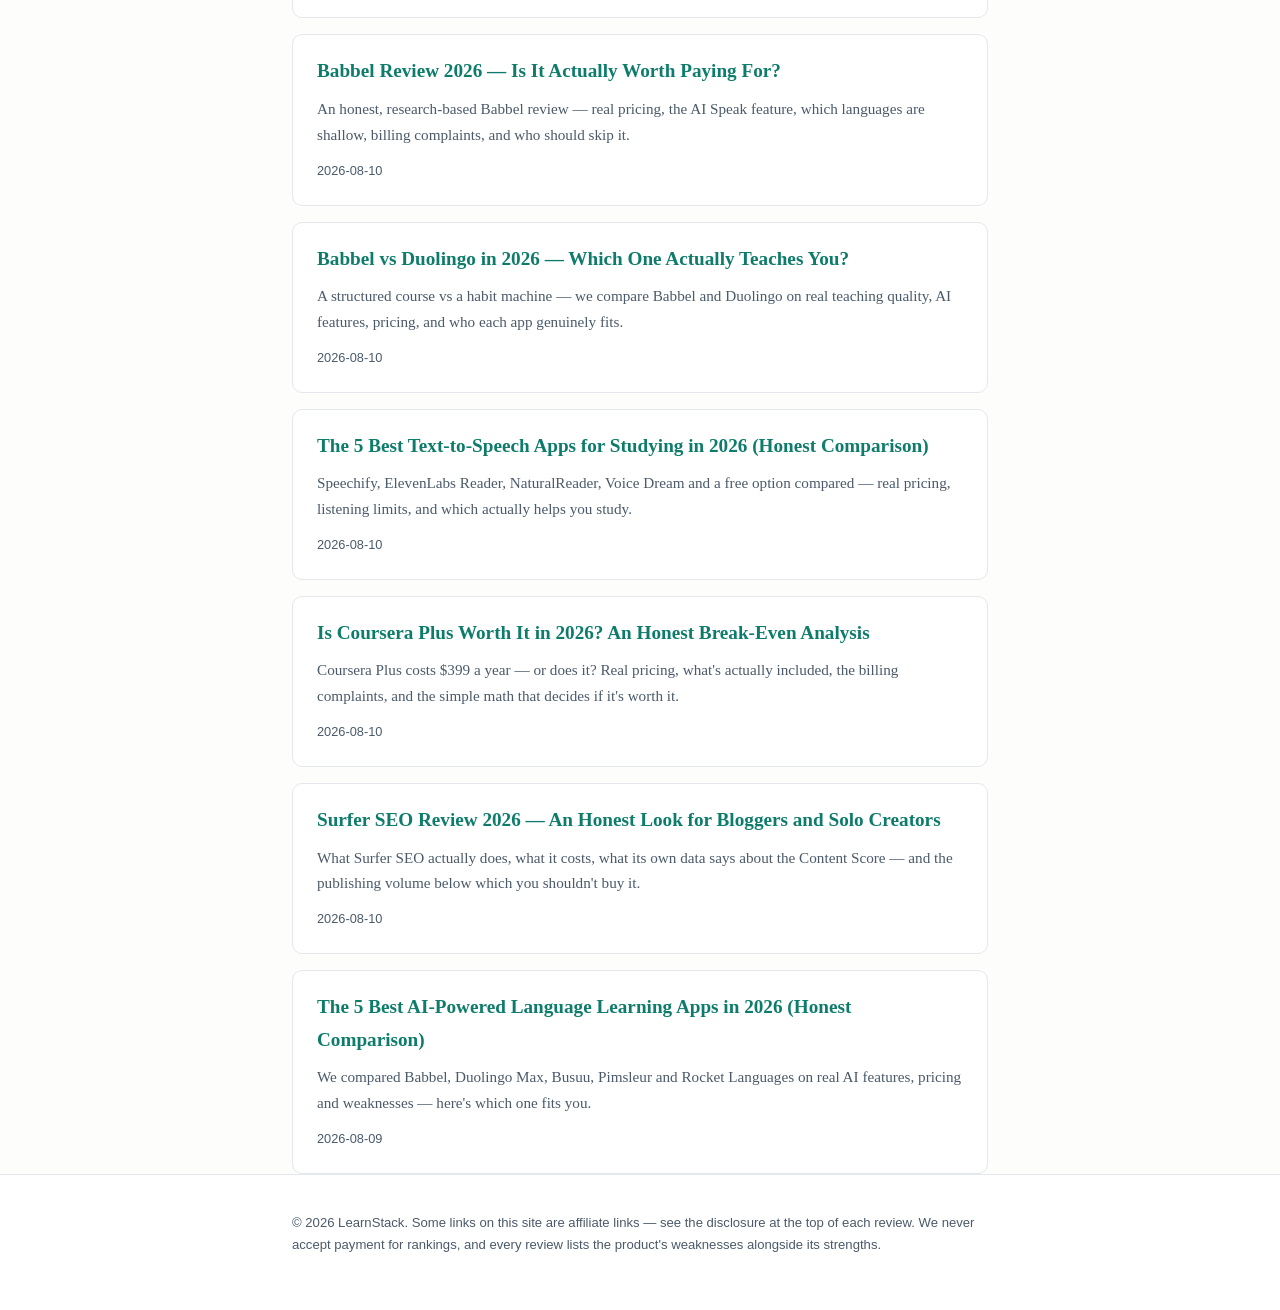
==== commit f4f37b92: "記事10本目を公開: Best Coursera Professional Certificates for Career Changers in 2026 drafts/ から content/ へ" ====
--- a/docs/index.html
+++ b/docs/index.html
@@ -18,7 +18,8 @@
   </div>
 </header>
 <main class="wrap">
-<section class="hero"><h1>Find learning tools that are actually worth paying for</h1><p>We research AI-powered language apps, online course platforms, and study tools — then tell you honestly which ones deliver, which ones don't, and who should skip them entirely.</p></section><section class="cards"><a class="card" href="coursera-free-courses/"><h2>Coursera Free Courses in 2026 — What You Actually Get Without Paying</h2><p>Coursera has three free routes — audit, the 7-day trial, and financial aid. We explain what each one really unlocks, the audit limitation most guides skip, and how to use the trial strategically.</p><span class="date">2026-08-25</span></a>
+<section class="hero"><h1>Find learning tools that are actually worth paying for</h1><p>We research AI-powered language apps, online course platforms, and study tools — then tell you honestly which ones deliver, which ones don't, and who should skip them entirely.</p></section><section class="cards"><a class="card" href="coursera-career-certificates-2026/"><h2>Best Coursera Professional Certificates for Career Changers in 2026</h2><p>Google, IBM, Meta, and Microsoft certificates compared — honest completion times, what independent research says about outcomes, and who these programs actually work for.</p><span class="date">2026-08-28</span></a>
+<a class="card" href="coursera-free-courses/"><h2>Coursera Free Courses in 2026 — What You Actually Get Without Paying</h2><p>Coursera has three free routes — audit, the 7-day trial, and financial aid. We explain what each one really unlocks, the audit limitation most guides skip, and how to use the trial strategically.</p><span class="date">2026-08-25</span></a>
 <a class="card" href="coursera-vs-edx/"><h2>Coursera vs edX in 2026 — Subscription or One-Time Purchase?</h2><p>Coursera bills monthly, edX sells courses outright. We compare pricing models, certificate value, free audit options, and the edX ownership change most comparisons leave out.</p><span class="date">2026-08-25</span></a>
 <a class="card" href="coursera-vs-linkedin-learning/"><h2>Coursera vs LinkedIn Learning in 2026 — Which Credential Actually Helps?</h2><p>Coursera sells recognisable certificates; LinkedIn Learning sells one-click profile badges. We compare what each credential is actually worth, the pricing confusion around LinkedIn Learning, and who should pick which.</p><span class="date">2026-08-25</span></a>
 <a class="card" href="coursera-pricing-2026/"><h2>Coursera Pricing in 2026 — Every Plan and the Hidden Costs</h2><p>What Coursera actually costs in 2026 — Plus, Specializations, Professional Certificates, financial aid, and the pricing change most articles are getting wrong.</p><span class="date">2026-08-24</span></a>
